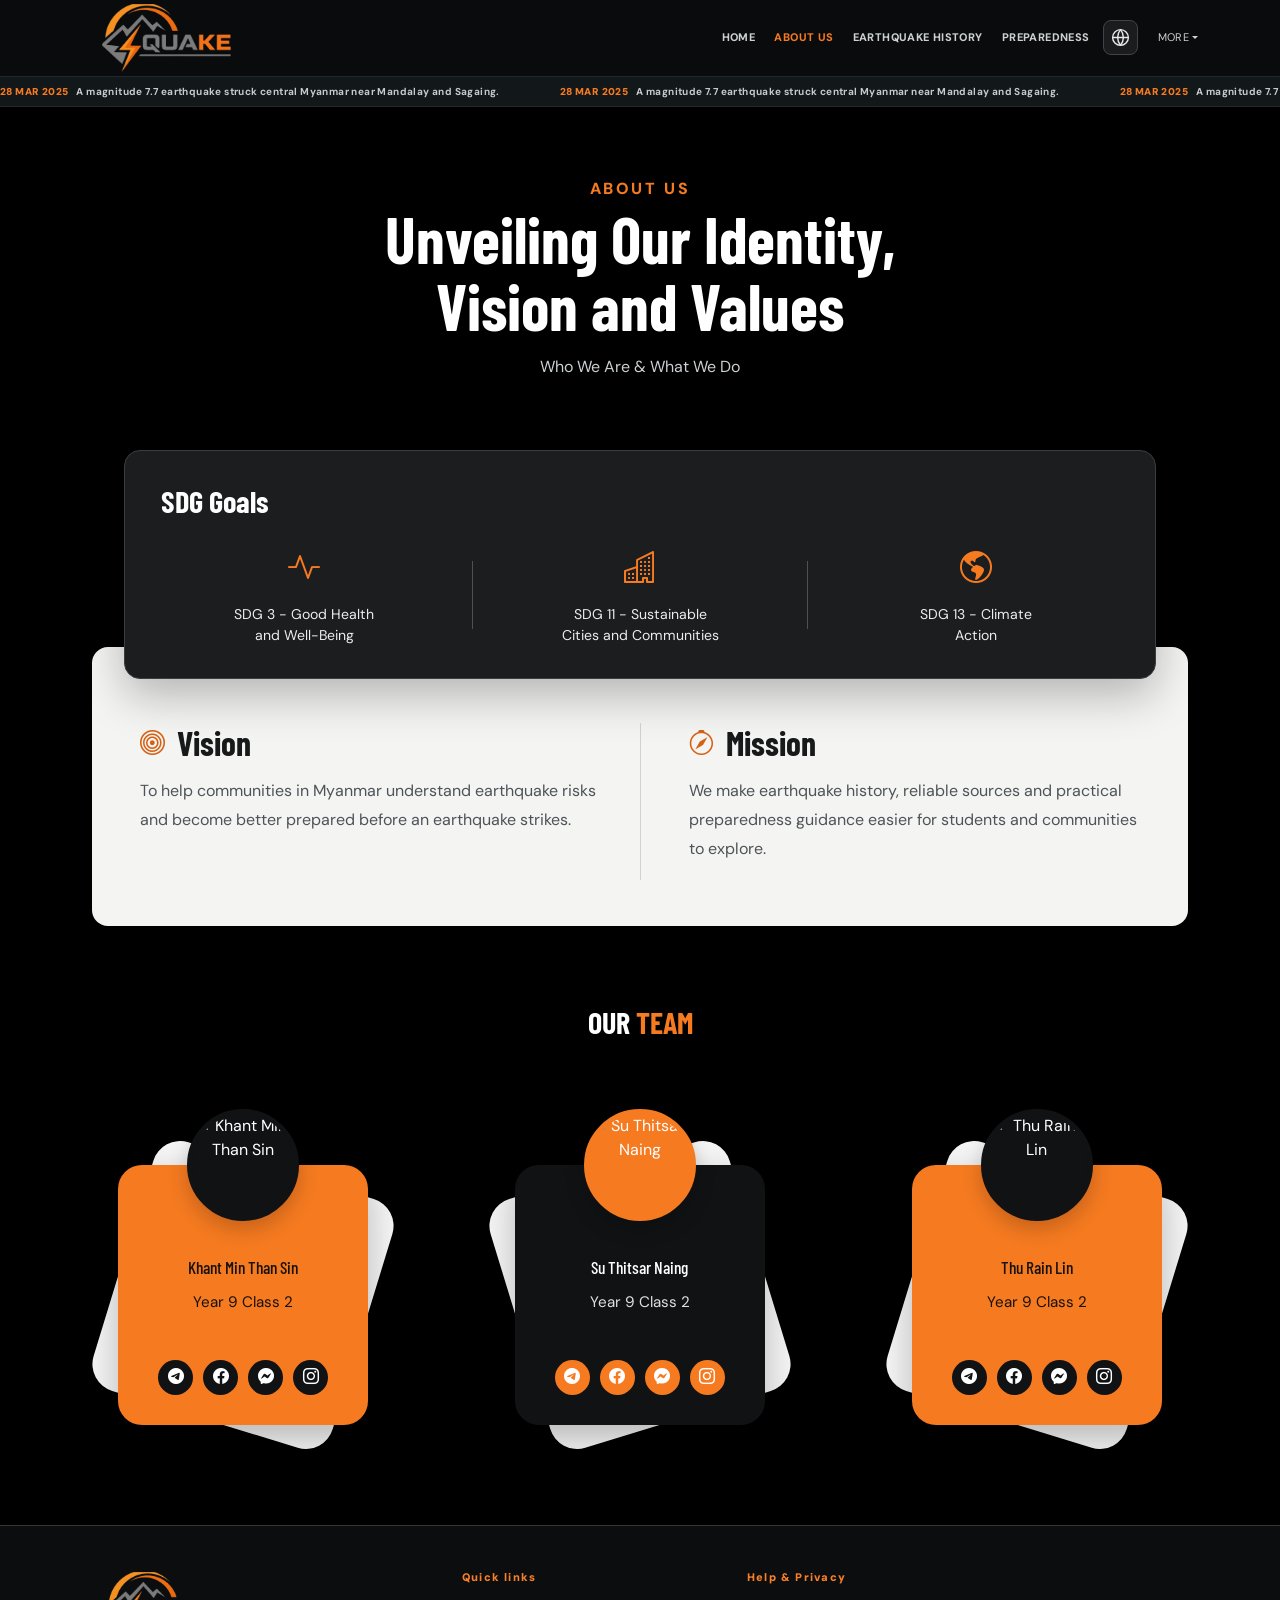
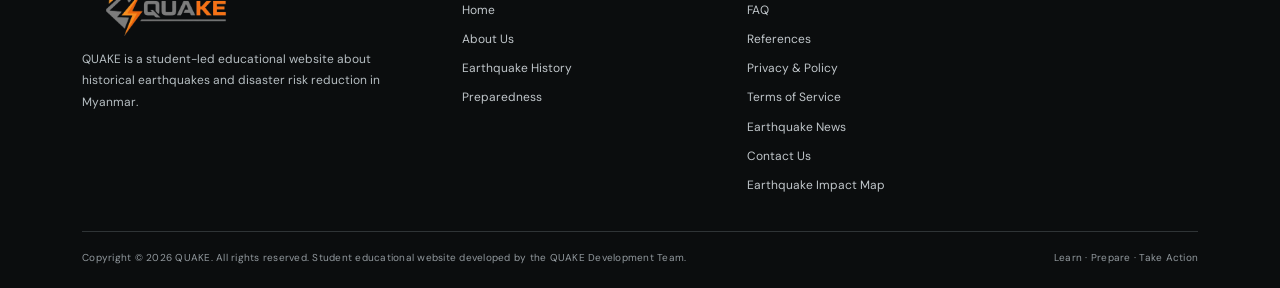
==== about.html @ 5ae2f091 "v1.0" ====
<!DOCTYPE html>
<html lang="en">
<head>
  <link rel="preconnect" href="https://fonts.googleapis.com">
  <link rel="preconnect" href="https://fonts.gstatic.com" crossorigin>
  <link href="https://fonts.googleapis.com/css2?family=Barlow+Condensed:wght@600;700;800;900&family=DM+Sans:wght@400;500;600;700;800&display=swap" rel="stylesheet">
  <link href="https://cdn.jsdelivr.net/npm/bootstrap@5.3.3/dist/css/bootstrap.min.css" rel="stylesheet">

  <meta charset="UTF-8">
  <meta name="viewport" content="width=device-width, initial-scale=1.0">
  <title>Our Team | About Us</title>

  <link
    rel="stylesheet"
    href="https://cdn.jsdelivr.net/npm/bootstrap-icons@1.13.1/font/bootstrap-icons.min.css"
  >
  <link rel="stylesheet" href="about.css">
  <link href="site-shell.css" rel="stylesheet">
  <link href="Fav.png" rel="icon" type="image/png">
  <script src="site-shell.js" defer></script>
  <script src="new-page-translations.js" defer></script>
</head>

<body data-page="about.html">
<header class="site-header" id="quakeHeader">
      <nav aria-label="Main navigation" class="navbar navbar-expand-lg navbar-dark" data-i18n-aria="navLabel">
        <div class="container site-container quake-nav-shell">
          <a aria-label="QUAKE homepage" class="navbar-brand brand-slot" href="index.html">
            <img alt="QUAKE logo" class="brand-logo" src="PBL_Logo_trim.png"/>
          </a>
          <button aria-controls="mainNavbar" aria-expanded="false" aria-label="Toggle navigation" class="navbar-toggler custom-toggler" data-bs-target="#mainNavbar" data-bs-toggle="collapse" type="button">
            <span class="navbar-toggler-icon"></span>
          </button>
          <div class="collapse navbar-collapse" id="mainNavbar">
            <ul class="navbar-nav ms-auto align-items-lg-center">
              <li class="nav-item">
                <a class="nav-link" data-i18n="navHome" data-shell-key="home" href="index.html">Home</a>
              </li>
              <li class="nav-item">
                <a aria-current="page" class="nav-link active" data-i18n="navAbout" data-shell-key="about" href="about.html">About Us</a>
              </li>
              <li class="nav-item">
                <a class="nav-link" data-i18n="navHistory" data-shell-key="history" href="earthquake-history.html">Earthquake History</a>
              </li>
              <li class="nav-item nav-item--with-language">
                <a class="nav-link" data-i18n="navPreparedness" data-shell-key="preparedness" href="preparedness.html">Preparedness</a>
                <div aria-label="Language selector" class="lang-picker">
                  <button aria-expanded="false" aria-label="Change language" class="lang-button" type="button">
                    <svg aria-hidden="true" class="language-icon" focusable="false" viewbox="0 0 24 24">
                      <circle cx="12" cy="12" r="9"></circle>
                      <path d="M3 12h18M12 3a14 14 0 0 1 0 18M12 3a14 14 0 0 0 0 18"></path>
                    </svg>
                  </button>
                  <div aria-label="Language options" class="lang-menu" role="menu">
                    <button aria-checked="true" class="lang-option active" data-lang="en" role="menuitemradio" type="button">
                      <svg aria-hidden="true" class="flag flag--gb" focusable="false" viewbox="0 0 24 16">
                        <rect fill="#012169" height="16" width="24"></rect>
                        <path d="M0 0h3.5L24 12.5V16h-3.5L0 3.5zM24 0h-3.5L0 12.5V16h3.5L24 3.5z" fill="#fff"></path>
                        <path d="M0 0h1.7L24 13.6V16h-1.7L0 2.4zM24 0h-1.7L0 13.6V16h1.7L24 2.4z" fill="#c8102e"></path>
                        <path d="M9 0h6v16H9zM0 5h24v6H0z" fill="#fff"></path>
                        <path d="M10.2 0h3.6v16h-3.6zM0 6.2h24v3.6H0z" fill="#c8102e"></path></svg><span>English</span>
                    </button>
                    <button aria-checked="false" class="lang-option" data-lang="mm" role="menuitemradio" type="button">
                      <svg aria-hidden="true" class="flag flag--mm" focusable="false" viewbox="0 0 24 16">
                        <rect fill="#fecb00" height="5.34" width="24"></rect>
                        <rect fill="#34b233" height="5.34" width="24" y="5.33"></rect>
                        <rect fill="#ea2839" height="5.34" width="24" y="10.66"></rect>
                        <path d="m12 2.8 2.1 4.25 4.7.68-3.4 3.32.8 4.68-4.2-2.2-4.2 2.2.8-4.68-3.4-3.32 4.7-.68z" fill="#fff"></path></svg><span>Myanmar</span>
                    </button>
                  </div>
                </div>
              </li>
              <li class="nav-item dropdown">
                <button aria-expanded="false" class="nav-link dropdown-toggle" data-bs-toggle="dropdown" data-i18n="navMore" data-shell-key="more" id="moreMenu" type="button">
                  More
                </button>
                <ul aria-labelledby="moreMenu" class="dropdown-menu dropdown-menu-end">
                  <li>
                    <a class="dropdown-item" data-i18n="navFaq" data-shell-key="faq" href="faq.html">FAQ</a>
                  </li>
                  <li>
                    <a class="dropdown-item" data-i18n="navReferences" data-shell-key="references" href="references.html">References</a>
                  </li>
                  <li>
                    <a class="dropdown-item" data-i18n="navPrivacy" data-shell-key="privacy" href="privacy-policy.html">Privacy &amp; Policy</a>
                  </li>
                  <li><a class="dropdown-item" data-shell-key="news" href="earthquake-news.html">Earthquake News</a></li>
                  <li><a class="dropdown-item" data-shell-key="contact" href="contact.html">Contact Us</a></li>
                </ul>
              </li>
            </ul>
          </div>
        </div>
      </nav>
      <div aria-label="Historical earthquake fact" class="news-ticker">
        <div class="news-ticker-track">
          <span><strong>28 MAR 2025</strong> A magnitude 7.7 earthquake struck
            central Myanmar near Mandalay and Sagaing.</span><span aria-hidden="true"><strong>28 MAR 2025</strong> A magnitude 7.7 earthquake struck
            central Myanmar near Mandalay and Sagaing.</span>
        </div>
      </div>
    </header>
  <main>

    <!-- ABOUT SECTION -->
    <div class="container text-center py-5 intro">
        <h6 class="text-muted">ABOUT US</h6>
        <h2 class="fw-bold">Unveiling Our Identity,<br>Vision and Values</h2>
            <p class="text-muted mt-3">
                Who We Are & What We Do
            </p>
    </div>

    <div class="container goals-container">
    
    <!-- OVERLAPPING TOP CARD -->
    <div class="sdg-card">
        <h4 class="fw-bold mb-4">SDG Goals</h4>
        <div class="row align-items-center">
            <div class="col">
                <i class="bi bi-activity sdg-icon"></i>
                <p class="sdg-text">SDG 3 - Good Health<br>and Well-Being</p>
            </div>
            <div class="col-auto"><div class="sdg-divider"></div></div>
            <div class="col">
                <i class="bi bi-buildings sdg-icon"></i>
                <p class="sdg-text">SDG 11 - Sustainable<br>Cities and Communities</p>
            </div>
            <div class="col-auto"><div class="sdg-divider"></div></div>
            <div class="col">
                <i class="bi bi-globe-americas sdg-icon"></i>
                <p class="sdg-text">SDG 13 - Climate<br>Action</p>
            </div>
        </div>
    </div>

    <!-- WHITE BASE CARD -->
    <div class="vision-mission-base">
        <div class="row g-5">
            <!-- Vision -->
            <div class="col-md-6">
                <div class="vm-header">
                    <i class="bi bi-bullseye vm-icon"></i>
                    <h2 class="fw-bold m-0">Vision</h2>
                </div>
                <p class="text-muted">
                    To help communities in Myanmar understand earthquake risks and become better prepared before an earthquake strikes.
                </p>
            </div>

            <!-- Mission -->
            <div class="col-md-6 border-start ps-md-5">
                <div class="vm-header">
                    <i class="bi bi-compass vm-icon"></i>
                    <h2 class="fw-bold m-0">Mission</h2>
                </div>
                <p class="text-muted">
                    We make earthquake history, reliable sources and practical preparedness guidance easier for students and communities to explore.
                </p>
            </div>
        </div>
    </div>

</div>

    <section class="team-section" aria-labelledby="team-heading">
      <h1 id="team-heading">OUR <span>TEAM</span></h1>

      <div class="team-grid">

        <!-- Member 1 -->
        <div class="team-card-wrapper">
          <article class="team-card">
            <div class="profile-img-box">
              <img
                src="img/KMTS.jpg"
                alt="Khant Min Than Sin"
                width="112"
                height="112"
              >
            </div>

            <h2 class="member-name">Khant Min Than Sin</h2>
            <p class="member-role">Year 9 Class 2</p>

            <!-- Replace these with the member's actual profile links. -->
            <nav class="social-links" aria-label="Khant Min Than Sin social links">
              <a href="https://web.telegram.org/" aria-label="Telegram">
                <i class="bi bi-telegram" aria-hidden="true"></i>
              </a>
              <a href="https://www.facebook.com/" aria-label="Facebook">
                <i class="bi bi-facebook" aria-hidden="true"></i>
              </a>
              <a href="https://www.messenger.com/" aria-label="Messenger">
                <i class="bi bi-messenger" aria-hidden="true"></i>
              </a>
              <a href="https://www.instagram.com/" aria-label="Instagram">
                <i class="bi bi-instagram" aria-hidden="true"></i>
              </a>
            </nav>
          </article>
        </div>

        <!-- Member 2 -->
        <div class="team-card-wrapper">
          <article class="team-card team-card-dark">
            <div class="profile-img-box">
              <img
                src="img/STN.jpeg"
                alt="Su Thitsar Naing"
                width="112"
                height="112"
              >
            </div>

            <h2 class="member-name">Su Thitsar Naing</h2>
            <p class="member-role">Year 9 Class 2</p>

            <nav class="social-links" aria-label="Su Thitsar Naing social links">
              <a href="https://web.telegram.org/" aria-label="Telegram">
                <i class="bi bi-telegram" aria-hidden="true"></i>
              </a>
              <a href="https://www.facebook.com/" aria-label="Facebook">
                <i class="bi bi-facebook" aria-hidden="true"></i>
              </a>
              <a href="https://www.messenger.com/" aria-label="Messenger">
                <i class="bi bi-messenger" aria-hidden="true"></i>
              </a>
              <a href="https://www.instagram.com/" aria-label="Instagram">
                <i class="bi bi-instagram" aria-hidden="true"></i>
              </a>
            </nav>
          </article>
        </div>

        <!-- Member 3 -->
        <div class="team-card-wrapper">
          <article class="team-card">
            <div class="profile-img-box">
              <img
                src="img/TRL.png"
                alt="Thu Rain Lin"
                width="112"
                height="112"
              >
            </div>

            <h2 class="member-name">Thu Rain Lin</h2>
            <p class="member-role">Year 9 Class 2</p>

            <nav class="social-links" aria-label="Thu Rain Lin social links">
              <a href="https://web.telegram.org/" aria-label="Telegram">
                <i class="bi bi-telegram" aria-hidden="true"></i>
              </a>
              <a href="https://www.facebook.com/" aria-label="Facebook">
                <i class="bi bi-facebook" aria-hidden="true"></i>
              </a>
              <a href="https://www.messenger.com/" aria-label="Messenger">
                <i class="bi bi-messenger" aria-hidden="true"></i>
              </a>
              <a href="https://www.instagram.com/" aria-label="Instagram">
                <i class="bi bi-instagram" aria-hidden="true"></i>
              </a>
            </nav>
          </article>
        </div>

      </div>
    </section>
  </main>
  <script src="https://cdn.jsdelivr.net/npm/bootstrap@5.3.3/dist/js/bootstrap.bundle.min.js"></script>
<footer class="site-footer" id="site-footer">
      <div class="container site-container">
        <div class="row gy-3 footer-columns">
          <div class="col-md-4">
            <a aria-label="QUAKE homepage" class="footer-brand-slot" href="index.html">
              <img alt="QUAKE logo" class="footer-brand-logo" src="PBL_Logo_trim.png"/>
            </a>
            <p>
              QUAKE is a student-led educational website about historical
              earthquakes and disaster risk reduction in Myanmar.
            </p>
          </div>
          <div class="col-6 col-md-3">
            <h3 data-shell-key="quick">QUICK LINKS</h3>
            <a data-shell-key="home" href="index.html">Home</a><a data-shell-key="about" href="about.html">About Us</a><a data-shell-key="history" href="earthquake-history.html">Earthquake History</a><a data-shell-key="preparedness" href="preparedness.html">Preparedness</a>
          </div>
          <div class="col-6 col-md-5 footer-help">
            <h3 data-shell-key="help">HELP &amp; PRIVACY</h3>
            <a data-shell-key="faq" href="faq.html">FAQ</a><a data-shell-key="references" href="references.html">References</a><a data-shell-key="privacy" href="privacy-policy.html">Privacy &amp; Policy</a><a data-shell-key="terms" href="privacy-policy.html#terms-of-service">Terms of Service</a><a data-shell-key="news" href="earthquake-news.html">Earthquake News</a><a data-shell-key="contact" href="contact.html">Contact Us</a><a data-shell-key="map" href="earthquake-map.html">Earthquake Impact Map</a>
          </div>
        </div>
        <div class="footer-bottom">
          <span>Copyright © 2026 QUAKE. All rights reserved. Student educational
            website developed by the QUAKE Development Team.</span><span data-shell-key="motto">LEARN · PREPARE · TAKE ACTION</span>
        </div>
      </div>
    </footer>
</body>
</html>
---- about.css ----
/* General settings */
*,
*::before,
*::after {
  box-sizing: border-box;
}

:root {
  --orange: #f57a20;
  --black: #101214;
  --card-dark: #101214;
  --white: #fff;
}

body {
  margin: 0;
  background: #000;
  color: #fff;
  font-family: Arial, sans-serif;
}

/* Header Section */
.page-header {
    background-color: var(--bg-light);
    padding: 80px 0;
    text-align: center;
}
.page-header h1 { color: var(--text-dark); font-weight: 700; margin-bottom: 10px; }
.breadcrumb-text { color: var(--accent-blue); font-size: 0.9rem; }

.card {
  background-color: #edf1f4;
  border-radius: 15px;
}

.container.mt-5 {
    padding-top: 50px;
}


/* --- mission and vision section --- */
.mv-section {
    background: white;
    
    padding: 80px 40px;
    box-shadow: 0 20px 40px rgba(0,0,0,0.03);
    margin-top: 50px;
    
}

.mv-title {
    font-size: 2.5rem;
    margin-bottom: 20px;
    color: #2c3e50;
}

.separator-line {
    display: inline-block;
    width: 2px;
    height: 150px;
    background-color: #2c3e50;
    margin: 0 30px;
}

.mv-text {
    font-size: 1.1rem;
    line-height: 1.8;
    max-width: 400px;
}

/* Section and heading */
.team-section {
  max-width: 1200px;
  margin: 0 auto;
  padding: 60px 30px 100px;
}

.team-section h1 {
  margin: 0;
  text-align: center;
  font-size: 30px;
  font-weight: 700;
}

.team-section h1 span {
  color: var(--orange);
}

/* Equal spacing and alignment */
.team-grid {
  display: grid;
  grid-template-columns: repeat(3, minmax(0, 1fr));
  gap: 50px;
  margin-top: 125px;
}

.team-card-wrapper {
  --angle-start: 17deg;
  --angle-end: 23deg;

  position: relative;
  isolation: isolate;
  width: 100%;
  max-width: 250px;
  margin: 0 auto;
  transition: transform 350ms ease;
}

/* White rounded rectangle behind each card */
.team-card-wrapper::before {
  content: "";
  position: absolute;
  inset: 0;
  z-index: 0;
  border-radius: 28px;
  background: #f5f5f5;
  pointer-events: none;

  transform: rotate(var(--angle-start));
  transform-origin: center;
  animation: background-rock 5s ease-in-out infinite;

  transition: box-shadow 350ms ease;
}

/* Middle card leans in the opposite direction */
.team-card-wrapper:nth-child(2) {
  --angle-start: -17deg;
  --angle-end: -23deg;
}

.team-card-wrapper:nth-child(2)::before {
  animation-delay: -1.7s;
}

.team-card-wrapper:nth-child(3)::before {
  animation-delay: -3.3s;
}

/* Shared style for ALL three cards */
.team-card {
  position: relative;
  z-index: 1;

  display: flex;
  flex-direction: column;
  align-items: center;

  width: 100%;
  min-height: 260px;
  padding: 90px 18px 30px;

  background: var(--orange);
  border-radius: 24px;
  text-align: center;

  box-shadow: 0 14px 35px rgb(0 0 0 / 25%);
}

/* Dark middle card */
.team-card-dark {
  background: var(--card-dark);
}

/* Member photo */
.profile-img-box {
  position: absolute;
  top: -56px;
  left: 50%;
  transform: translateX(-50%);

  width: 112px;
  height: 112px;
  overflow: hidden;

  border: 5px solid var(--black);
  border-radius: 50%;
  background: var(--black);

  box-shadow: 0 8px 20px rgb(0 0 0 / 20%);
}

.team-card-dark .profile-img-box {
  border-color: var(--orange);
  background: var(--orange);
}

.profile-img-box img {
  display: block;
  width: 100%;
  height: 100%;
  object-fit: cover;
  object-position: center;
  transition: transform 400ms ease;
}

/* Member details */
.member-name {
  margin: 0 0 12px;
  color: var(--white);
  font-size: 1.08rem;
  font-weight: 500;
  line-height: 1.4;
}

.member-role {
  margin: 0 0 30px;
  color: var(--white);
  font-size: 0.95rem;
  line-height: 1.5;
}

.team-card-dark .member-role {
  color: #ccc;
}

/* Social buttons */
.social-links {
  display: flex;
  justify-content: center;
  flex-wrap: wrap;
  gap: 10px;
  margin-top: auto;
}

.social-links a {
  display: inline-flex;
  align-items: center;
  justify-content: center;

  width: 35px;
  height: 35px;
  border-radius: 50%;

  background: var(--black);
  color: var(--white);
  text-decoration: none;
  font-size: 1rem;

  transition:
    transform 250ms ease,
    background-color 250ms ease,
    color 250ms ease;
}

.team-card-dark .social-links a {
  background: var(--orange);
}

.social-links a:hover {
  transform: translateY(-4px);
  background: var(--white);
  color: var(--black);
}

.social-links a:focus-visible {
  outline: 3px solid var(--white);
  outline-offset: 4px;
}

/* Lift the card when a social link receives keyboard focus */
.team-card-wrapper:focus-within {
  transform: translateY(-8px);
}

/* Hover effects on devices with a mouse */
@media (hover: hover) {
  .team-card-wrapper:hover {
    transform: translateY(-8px);
  }

  .team-card-wrapper:hover::before {
    box-shadow: 0 0 30px rgb(255 255 255 / 18%);
  }

  .team-card-wrapper:hover .profile-img-box img {
    transform: scale(1.06);
  }
}

/* Small rocking motion — never a full rotation */
@keyframes background-rock {
  0%,
  100% {
    transform: rotate(var(--angle-start)) scale(1);
  }

  50% {
    transform: rotate(var(--angle-end)) scale(1.025);
  }
}

/* Tablets: two cards, with the third centered */
@media (max-width: 1000px) {
  .team-grid {
    max-width: 650px;
    margin-inline: auto;
    grid-template-columns: repeat(2, minmax(0, 1fr));
    column-gap: 70px;
    row-gap: 120px;
  }

  .team-card-wrapper:last-child {
    grid-column: 1 / -1;
  }
}

/* Phones: one centered card per row */
@media (max-width: 640px) {
  .team-section {
    padding: 45px 18px 70px;
    overflow-x: clip;
  }

  .team-grid {
    width: min(100%, 360px);
    grid-template-columns: minmax(0, 1fr);
    gap: 100px;
    margin: 100px auto 0;
  }

  .team-card-wrapper {
    max-width: 280px;
  }

  .team-card-wrapper:last-child {
    grid-column: auto;
  }

  .social-links a {
    width: 42px;
    height: 42px;
  }
}

/* Respect reduced-motion preferences */
@media (prefers-reduced-motion: reduce) {
  .team-card-wrapper::before {
    animation: none;
  }

  .team-card-wrapper,
  .team-card-wrapper::before,
  .profile-img-box img,
  .social-links a {
    transition: none;
  }

  .team-card-wrapper:hover,
  .team-card-wrapper:focus-within,
  .team-card-wrapper:hover .profile-img-box img,
  .social-links a:hover {
    transform: none;
  }
}
/* Match the typography and accent used throughout QUAKE. */
body { font-family: "DM Sans", "Noto Sans Myanmar", Arial, sans-serif; }
main h1, main h2, .contact-header h1 { font-family: "Barlow Condensed", "Noto Sans Myanmar", sans-serif; }
html[lang="my"] body, html[lang="my"] main h1, html[lang="my"] main h2 { font-family: "Noto Sans Myanmar", "DM Sans", sans-serif; line-height: 1.6; }

/* Branded dark panels balance the light page surfaces. */
.intro { padding-top: 72px !important; padding-bottom: 55px !important; }
.intro h6 { color: #f57a20 !important; letter-spacing: .16em; font-weight: 800; }
.intro h2 { color: #fff; font-size: clamp(2.7rem, 5vw, 4.4rem); line-height: 1.04; }
.intro p.text-muted { color: #cbd0d3 !important; }
.goals-container { max-width: 1120px; padding-bottom: 18px; }
.sdg-card {
  position: relative;
  z-index: 1;
  margin: 0 32px -32px;
  padding: 32px 36px;
  border: 1px solid #3b3d3e;
  border-radius: 16px;
  background: #1b1d1f;
  color: #f6f6f6;
  box-shadow: 0 16px 45px #0004;
}
.sdg-card h4 { color: #fff; font-family: "Barlow Condensed", sans-serif; font-size: 1.9rem; }
.sdg-card .row { text-align: center; }
.sdg-icon { display: inline-block; margin-bottom: 12px; color: #f57a20; font-size: 2rem; }
.sdg-text { margin: 0; color: #ededed; font-size: .88rem; line-height: 1.5; }
.sdg-divider { width: 1px; height: 68px; background: #505050; }
.vision-mission-base {
  padding: 76px 48px 46px;
  border-radius: 16px;
  background: #f4f4f2;
  color: #17191b;
}
.vm-header { display: flex; align-items: center; gap: 12px; margin-bottom: 14px; }
.vm-header h2 { color: #17191b; font-size: 2.1rem; }
.vm-icon { color: #d76013; font-size: 1.55rem; }
.vision-mission-base p.text-muted { color: #4d5358 !important; line-height: 1.8; }
.vision-mission-base .border-start { border-color: #d1d1ce !important; }
.team-card:not(.team-card-dark) .member-name,
.team-card:not(.team-card-dark) .member-role { color: #18120e; }
.team-card-dark .member-name { color: #fff; }
.team-card-dark .member-role { color: #e0e0e0; }
@media (max-width: 767px) {
  .intro { padding: 52px 24px 42px !important; }
  .sdg-card { margin: 0 8px -22px; padding: 25px 18px; }
  .sdg-card .row { display: grid; grid-template-columns: 1fr; gap: 22px; }
  .sdg-card .col-auto { display: none; }
  .vision-mission-base { padding: 52px 26px 30px; }
  .vision-mission-base .border-start { border: 0 !important; }
}
---- site-shell.css ----
@import url("https://fonts.googleapis.com/css2?family=Noto+Sans+Myanmar:wght@400;500;600;700;800&display=swap");

/* QUAKE / one consistent site-wide header and footer */
#quakeHeader.site-header {
  position: sticky;
  top: 0;
  z-index: 1050;
  background: rgba(10, 12, 14, 0.97);
  border-bottom: 1px solid #25282a;
  backdrop-filter: blur(14px);
}
#quakeHeader .navbar {
  min-height: 76px;
  padding: 0;
  overflow: visible;
}
#quakeHeader .quake-nav-shell {
  position: relative;
  display: flex;
  align-items: center;
  gap: 16px;
  min-height: 76px;
}
#quakeHeader .brand-slot {
  width: 169px;
  min-width: 169px;
  flex: 0 0 169px;
  height: 76px;
  display: flex;
  align-items: center;
  justify-content: flex-start;
  overflow: visible;
  margin: 0;
  padding: 0;
}
#quakeHeader .brand-logo {
  position: static !important;
  display: block !important;
  width: 170px !important;
  height: 74px !important;
  max-height: 74px !important;
  max-width: 170px !important;
  object-fit: contain !important;
  transform: none !important;
  filter: none !important;
}
#quakeHeader .navbar-collapse {
  min-width: 0;
}
#quakeHeader .navbar-nav {
  display: flex;
  align-items: center;
  gap: clamp(11px, 1.5vw, 24px);
  margin-left: auto !important;
}
#quakeHeader .navbar-nav > .nav-item {
  min-width: 0;
}
#quakeHeader .nav-link {
  color: #cbd0d3 !important;
  font-family: "DM Sans", Arial, sans-serif;
  font-size: 11px !important;
  line-height: 1.4 !important;
  font-weight: 800;
  letter-spacing: 0.035em !important;
  padding: 12px 0 !important;
  text-transform: uppercase;
  transition: color 0.2s ease;
  white-space: nowrap;
  transform: none !important;
}
#quakeHeader .nav-link:hover,
#quakeHeader .nav-link.active,
#quakeHeader .dropdown.show > .nav-link {
  color: #f57a20 !important;
}
#quakeHeader .nav-item--with-language {
  display: flex;
  align-items: center;
  justify-content: space-between;
  gap: 14px;
}
#quakeHeader .lang-picker {
  position: relative;
  margin: 0;
  flex: none;
}
#quakeHeader .lang-button {
  width: 35px;
  height: 35px;
  display: grid;
  place-items: center;
  border: 1px solid #3e4449;
  border-radius: 8px;
  background: #1a1c1e;
  color: #e6eaec;
  transition:
    border-color 0.2s,
    background 0.2s;
}
#quakeHeader .lang-button:hover,
#quakeHeader .lang-button[aria-expanded="true"] {
  border-color: #f57a20;
  background: #28211c;
}
#quakeHeader .language-icon {
  display: block;
  width: 21px;
  height: 21px;
  fill: none;
  stroke: currentColor;
  stroke-width: 1.6;
  stroke-linecap: round;
  stroke-linejoin: round;
}
#quakeHeader .lang-menu {
  position: absolute;
  top: calc(100% + 10px);
  right: 0;
  min-width: 174px;
  background: #1d2023;
  color: #fff;
  border: 1px solid #393d41;
  border-radius: 9px;
  box-shadow: 0 15px 34px rgba(0, 0, 0, 0.35);
  padding: 6px;
  opacity: 0;
  visibility: hidden;
  pointer-events: none;
  transform: translateY(-7px);
  transition:
    opacity 0.16s,
    transform 0.16s,
    visibility 0.16s;
  z-index: 1080;
}
#quakeHeader .lang-picker.is-open .lang-menu {
  opacity: 1;
  visibility: visible;
  pointer-events: auto;
  transform: translateY(0);
}
#quakeHeader .lang-option {
  width: 100%;
  border: 0;
  text-align: left;
  cursor: pointer;
  color: #d6dbde;
  background: transparent;
  border-radius: 6px;
  display: flex;
  align-items: center;
  gap: 10px;
  font-size: 12px;
  min-height: 37px;
  padding: 7px 10px;
}
#quakeHeader .lang-option:hover,
#quakeHeader .lang-option.active {
  color: #ffa35b;
  background: #30251f;
}
#quakeHeader .flag {
  width: 24px;
  height: 16px;
  flex: 0 0 24px;
  display: block;
  overflow: hidden;
  border-radius: 2px;
}
#quakeHeader .navbar-toggler {
  margin-left: auto;
  border: 1px solid #45494d;
  background: #1e2022;
  padding: 8px 10px;
  border-radius: 7px;
  box-shadow: none !important;
  flex: 0 0 auto;
}
#quakeHeader .navbar-toggler-icon {
  width: 22px;
  height: 22px;
}
#quakeHeader .nav-item.dropdown {
  position: relative;
}
#quakeHeader button.nav-link.dropdown-toggle {
  border: 0;
  background: none;
  text-align: left;
  font: inherit;
  cursor: pointer;
}
#quakeHeader .dropdown-menu {
  min-width: 218px;
  background: #1a1d20;
  border: 1px solid #34393d;
  border-radius: 9px;
  padding: 7px;
  box-shadow: 0 15px 35px #0005;
}
#quakeHeader .dropdown-item {
  color: #d9dcde;
  white-space: normal;
  padding: 10px 12px;
  font-size: 11px;
  line-height: 1.45;
  border-radius: 5px;
  letter-spacing: 0.035em;
  font-weight: 800;
  text-transform: uppercase;
}
#quakeHeader .dropdown-item:hover,
#quakeHeader .dropdown-item.active,
#quakeHeader .dropdown-item:focus {
  color: #ff9b4e;
  background: #39281c;
}
#quakeHeader .news-ticker {
  position: relative;
  height: 30px;
  overflow: hidden;
  border-top: 1px solid #20282e;
  background: #121719;
  white-space: nowrap;
}
#quakeHeader .news-ticker-track {
  display: flex;
  align-items: center;
  width: max-content;
  min-height: 29px;
  padding: 0;
  animation: quake-ticker-scroll 31s linear infinite;
  will-change: transform;
}
#quakeHeader .news-ticker-track > span {
  display: inline-flex;
  align-items: center;
  flex: 0 0 auto;
  gap: 8px;
  padding-right: 60px;
  color: #c6cbce;
  font-size: 10px;
  font-weight: 700;
  letter-spacing: .04em;
}
#quakeHeader .news-ticker-track strong {
  color: #f57a20;
}
@keyframes quake-ticker-scroll {
  to { transform: translateX(-50%); }
}
#quakeHeader .lang-button:focus-visible,
#quakeHeader .navbar-toggler:focus-visible,
#quakeHeader a:focus-visible,
#quakeHeader button:focus-visible {
  outline: 2px solid #f57a20;
  outline-offset: 3px;
}
/* Shared footer */
.site-footer#site-footer {
  background: #0b0d0e;
  color: #e0e3e5;
  border-top: 1px solid #323638;
  padding: 43px 0 22px;
  position: relative;
}
.site-footer#site-footer .footer-columns {
  align-items: start;
}
.site-footer#site-footer .footer-brand-slot {
  display: flex;
  align-items: center;
  justify-content: flex-start;
  width: 170px;
  height: 70px;
  min-height: 70px;
  margin: 0 0 10px;
  padding: 0;
  overflow: visible;
}
.site-footer#site-footer .footer-brand-logo {
  display: block;
  width: 168px;
  height: 70px;
  max-height: 70px;
  object-fit: contain;
  margin: 0;
  transform: none !important;
}
.site-footer#site-footer .footer-columns p {
  color: #b6bec2;
  font-size: 12px;
  line-height: 1.8;
  max-width: 330px;
  margin: 0;
}
.site-footer#site-footer h3 {
  color: #f77f2a;
  font-size: 11px;
  font-weight: 900;
  letter-spacing: 0.11em;
  margin: 2px 0 17px;
}
.site-footer#site-footer a:not(.footer-brand-slot) {
  display: block;
  color: #c0c6ca;
  font-size: 12px;
  text-decoration: none;
  line-height: 1.6;
  margin-bottom: 10px;
  transition: color 0.15s;
}
.site-footer#site-footer a:not(.footer-brand-slot):hover {
  color: #f57a20;
}
.site-footer#site-footer .footer-bottom {
  margin-top: 26px;
  padding-top: 18px;
  border-top: 1px solid #2f3436;
  color: #92999e;
  font-size: 10px;
  line-height: 1.6;
  letter-spacing: 0.025em;
  display: flex;
  align-items: center;
  justify-content: space-between;
  gap: 22px;
  text-transform: none;
}
/* Homepage-only notice with snowfall contained inside the notice. */
.development-notice {
  position: fixed;
  z-index: 1200;
  right: max(12px, env(safe-area-inset-right));
  bottom: max(12px, env(safe-area-inset-bottom));
  width: min(340px, calc(100vw - 24px));
  overflow: hidden;
  border: 1px solid #244c78;
  border-left: 4px solid #55aaff;
  border-radius: 10px;
  background: #10233a;
  color: #eef7ff;
  box-shadow: 0 16px 44px #0008;
  animation: notice-enter 0.35s ease-out both;
}
.development-notice.is-dismissing {
  opacity: 0;
  transform: translateY(10px);
  transition: opacity 0.25s ease, transform 0.25s ease;
}
.development-notice__snow {
  position: absolute;
  z-index: 0;
  inset: 0;
  overflow: hidden;
  pointer-events: none;
  color: #b9dcff;
}
.notice-snowflake {
  position: absolute;
  top: -20px;
  left: var(--sx);
  width: var(--sz);
  height: var(--sz);
  opacity: 0.65;
  animation: snow-fall var(--dur) linear var(--delay) infinite;
}
.notice-snowflake svg {
  display: block;
  width: 100%;
  height: 100%;
}
@keyframes snow-fall {
  0% {
    transform: translate3d(0, -8px, 0) rotate(0deg);
    opacity: 0;
  }
  12% {
    opacity: 0.65;
  }
  100% {
    transform: translate3d(var(--drift), 135px, 0) rotate(220deg);
    opacity: 0;
  }
}
.development-notice__content {
  position: relative;
  z-index: 1;
  display: grid;
  grid-template-columns: 28px minmax(0, 1fr) 28px;
  align-items: center;
  gap: 10px;
  width: 100%;
  padding: 12px;
  margin: 0;
}
.development-notice__icon {
  display: grid;
  width: 28px;
  height: 28px;
  place-items: center;
  border-radius: 50%;
  background: #1d4772;
  color: #a8d5ff;
}
.development-notice__icon svg {
  width: 18px;
  height: 18px;
}
.development-notice__copy {
  display: grid;
  gap: 2px;
  min-width: 0;
  justify-items: start;
  text-align: left;
}
.development-notice__eyebrow {
  color: #a8d5ff;
  font-size: 9px;
  font-weight: 800;
  letter-spacing: 0.08em;
}
.development-notice__copy strong {
  color: #c9e5ff;
  font-size: 12px;
  line-height: 1.5;
}
.development-notice__message {
  color: #d7e8f7;
  font-size: 11px;
  line-height: 1.65;
}
.notice-brown-letter {
  color: #b8aa96;
}
.development-notice__close {
  display: grid;
  width: 28px;
  height: 28px;
  place-items: center;
  border: 1px solid #3b6288;
  border-radius: 8px;
  background: transparent;
  color: #e0efff;
  cursor: pointer;
}
.development-notice__close:hover {
  background: #1c3c5d;
}
.development-notice__close svg {
  width: 17px;
  height: 17px;
}
@keyframes notice-enter {
  from {
    opacity: 0;
    transform: translateY(-12px);
  }
  to {
    opacity: 1;
    transform: translateY(0);
  }
}
@media (min-width: 992px) {
  #quakeHeader .navbar-collapse {
    display: flex !important;
    flex: 1;
    justify-content: flex-end;
  }
}
@media (max-width: 991.98px) {
  #quakeHeader.site-header {
    position: relative;
    z-index: 1050;
  }
  #quakeHeader .navbar {
    min-height: 70px;
  }
  #quakeHeader .quake-nav-shell {
    min-height: 70px;
    flex-wrap: nowrap;
    padding-right: 0;
    padding-left: 0;
  }
  #quakeHeader .quake-nav-shell > .lang-picker {
    position: absolute;
    top: 50%;
    right: 54px;
    margin: 0;
    transform: translateY(-50%);
    z-index: 1070;
  }
  #quakeHeader .brand-slot {
    width: 155px;
    min-width: 155px;
    flex-basis: 155px;
    height: 70px;
  }
  #quakeHeader .brand-logo {
    width: 153px !important;
    height: 68px !important;
    max-width: 153px !important;
    max-height: 68px !important;
  }
  #quakeHeader .navbar-collapse {
    position: absolute !important;
    top: calc(100% + 30px) !important;
    left: -4vw !important;
    right: -4vw !important;
    flex-basis: auto !important;
    width: auto !important;
    margin: 0 !important;
    background: #101315 !important;
    border: 1px solid #2c3135 !important;
    border-top: 1px solid #34393c !important;
    border-radius: 0 0 13px 13px;
    padding: 10px 18px 17px !important;
    max-height: calc(100dvh - 101px);
    overflow-y: auto;
    overflow-x: hidden;
    box-shadow: 0 17px 25px #0006;
    z-index: 1060;
  }
  #quakeHeader .navbar-nav {
    display: flex;
    flex-direction: column;
    align-items: stretch !important;
    gap: 0 !important;
    width: 100%;
    padding: 0;
    margin: 0 !important;
  }
  #quakeHeader .navbar-nav > .nav-item {
    min-height: 49px;
    display: flex;
    flex-direction: column;
    justify-content: center;
    border-bottom: 1px solid #292e31;
    margin: 0;
    padding: 0;
  }
  #quakeHeader .nav-link {
    font-size: 12px !important;
    display: flex;
    align-items: center;
    justify-content: flex-start;
    min-height: 48px;
    padding: 12px 9px !important;
    margin: 0 !important;
    width: 100%;
    border: 0;
    text-align: left;
    white-space: normal;
  }
  #quakeHeader .nav-item--with-language {
    flex-direction: row !important;
    align-items: center !important;
    justify-content: space-between !important;
    gap: 8px !important;
    min-height: 53px;
  }
  #quakeHeader .nav-item--with-language > .nav-link {
    width: auto;
    flex: 1;
    min-width: 0;
  }
  #quakeHeader .nav-item--with-language > .lang-picker {
    margin: 0 4px 0 0 !important;
    flex: 0 0 37px;
    align-self: center;
  }
  #quakeHeader .quake-nav-shell > .lang-picker .lang-menu {
    position: absolute;
    top: calc(100% + 54px);
    right: 0;
  }
  #quakeHeader .navbar-toggler {
    margin-left: auto;
  }
  #quakeHeader .dropdown {
    align-items: stretch !important;
  }
  #quakeHeader .dropdown > .nav-link {
    justify-content: space-between;
  }
  #quakeHeader .dropdown-menu {
    position: static !important;
    float: none;
    width: 100%;
    margin: 0 0 10px !important;
    background: #1b1f22;
    border: 1px solid #2b3135;
    box-shadow: none;
    transform: none !important;
  }
  #quakeHeader .dropdown-item {
    padding: 12px 13px;
  }
  #quakeHeader .news-ticker {
    height: 30px;
  }
  .site-footer#site-footer {
    padding: 35px 0 20px;
  }
  .site-footer#site-footer .footer-bottom {
    align-items: flex-start;
    flex-direction: column;
    gap: 8px;
  }
}
html:lang(my) body,
html:lang(my) button,
html:lang(my) input,
html:lang(my) textarea,
html:lang(my) select,
html:lang(my) body * {
  font-family: "Noto Sans Myanmar", "Myanmar Text", "Segoe UI", sans-serif;
}
html:lang(my) body {
  line-height: 1.85;
}
html:lang(my) body :where(p, li, summary, label, button, a, input, textarea, select, small, strong, span, h1, h2, h3, h4, h5, h6) {
  letter-spacing: normal !important;
  text-transform: none !important;
}
html:lang(my) body :where(p, li, summary, label, button, a, input, textarea, select, small, strong, span) {
  line-height: 1.8 !important;
}
html:lang(my) body :where(h1, h2, h3, h4, h5, h6) {
  line-height: 1.5 !important;
}
html:lang(my) #quakeHeader .nav-link,
html:lang(my) #quakeHeader .dropdown-item {
  letter-spacing: 0 !important;
}
@media (max-width: 575.98px) {
  #quakeHeader .navbar-collapse {
    left: -4vw !important;
    right: -4vw !important;
    padding: 8px 16px 15px !important;
  }
  #quakeHeader .brand-slot {
    width: 148px;
    min-width: 148px;
    flex-basis: 148px;
  }
  #quakeHeader .brand-logo {
    width: 148px !important;
    max-width: 148px !important;
  }
  .site-footer#site-footer .footer-columns > .footer-help {
    width: 50%;
    max-width: 50%;
    flex: 0 0 50%;
  }
  .site-footer#site-footer .footer-columns > div:nth-child(2) {
    width: 50%;
    max-width: 50%;
    flex: 0 0 50%;
  }
  .site-footer#site-footer h3 {
    margin-top: 15px;
    font-size: 10px;
  }
  .site-footer#site-footer a:not(.footer-brand-slot) {
    font-size: 11px;
  }
}
@media (prefers-reduced-motion: reduce) {
  .development-notice,
  .development-notice.is-dismissing {
    animation: none;
    transition: none;
  }
  .notice-snowflake {
    animation: none;
    display: none;
  }
  #quakeHeader .news-ticker-track {
    animation: none !important;
  }
}
/* The progress page used a full-width .container; keep the common mobile overlay within the viewport. */
@media (max-width: 991.98px) {
  .progress-page #quakeHeader .navbar-collapse {
    left: 0 !important;
    right: 0 !important;
    width: 100% !important;
  }
}
#quakeHeader .dropdown-menu:not(.show) {
  display: none;
}
#quakeHeader .dropdown-menu.show {
  display: block;
}
/* Tiny phones: keep editorial section metadata inside the viewport, not offscreen. */
@media (max-width: 380px) {
  .faq-page .faq-group-head,
  .references-page .ref-group-heading {
    flex-wrap: wrap;
    align-items: flex-start;
    gap: 8px;
  }
  .faq-page .faq-group-head > div,
  .references-page .ref-group-heading > div {
    min-width: 0;
    max-width: 100%;
  }
  .faq-page .faq-group-head h3,
  .references-page .ref-group-heading h3 {
    font-size: clamp(25px, 8vw, 31px) !important;
    overflow-wrap: anywhere;
  }
  .faq-page .faq-section-count,
  .references-page .ref-section-count {
    margin-left: 0;
    white-space: normal;
    max-width: 100%;
    line-height: 1.5;
  }
  .references-page .ref-intro-row h2 {
    font-size: clamp(34px, 10vw, 45px) !important;
  }
  .references-page .ref-hero h1 {
    font-size: clamp(45px, 12vw, 63px) !important;
    overflow-wrap: anywhere;
  }
  .faq-page .faq-hero h1 {
    font-size: clamp(45px, 11.4vw, 57px) !important;
    overflow-wrap: anywhere;
  }
  .hero .display-heading {
    font-size: clamp(55px, 17vw, 76px) !important;
    overflow-wrap: anywhere;
  }
}
html {
  overflow-x: clip;
}
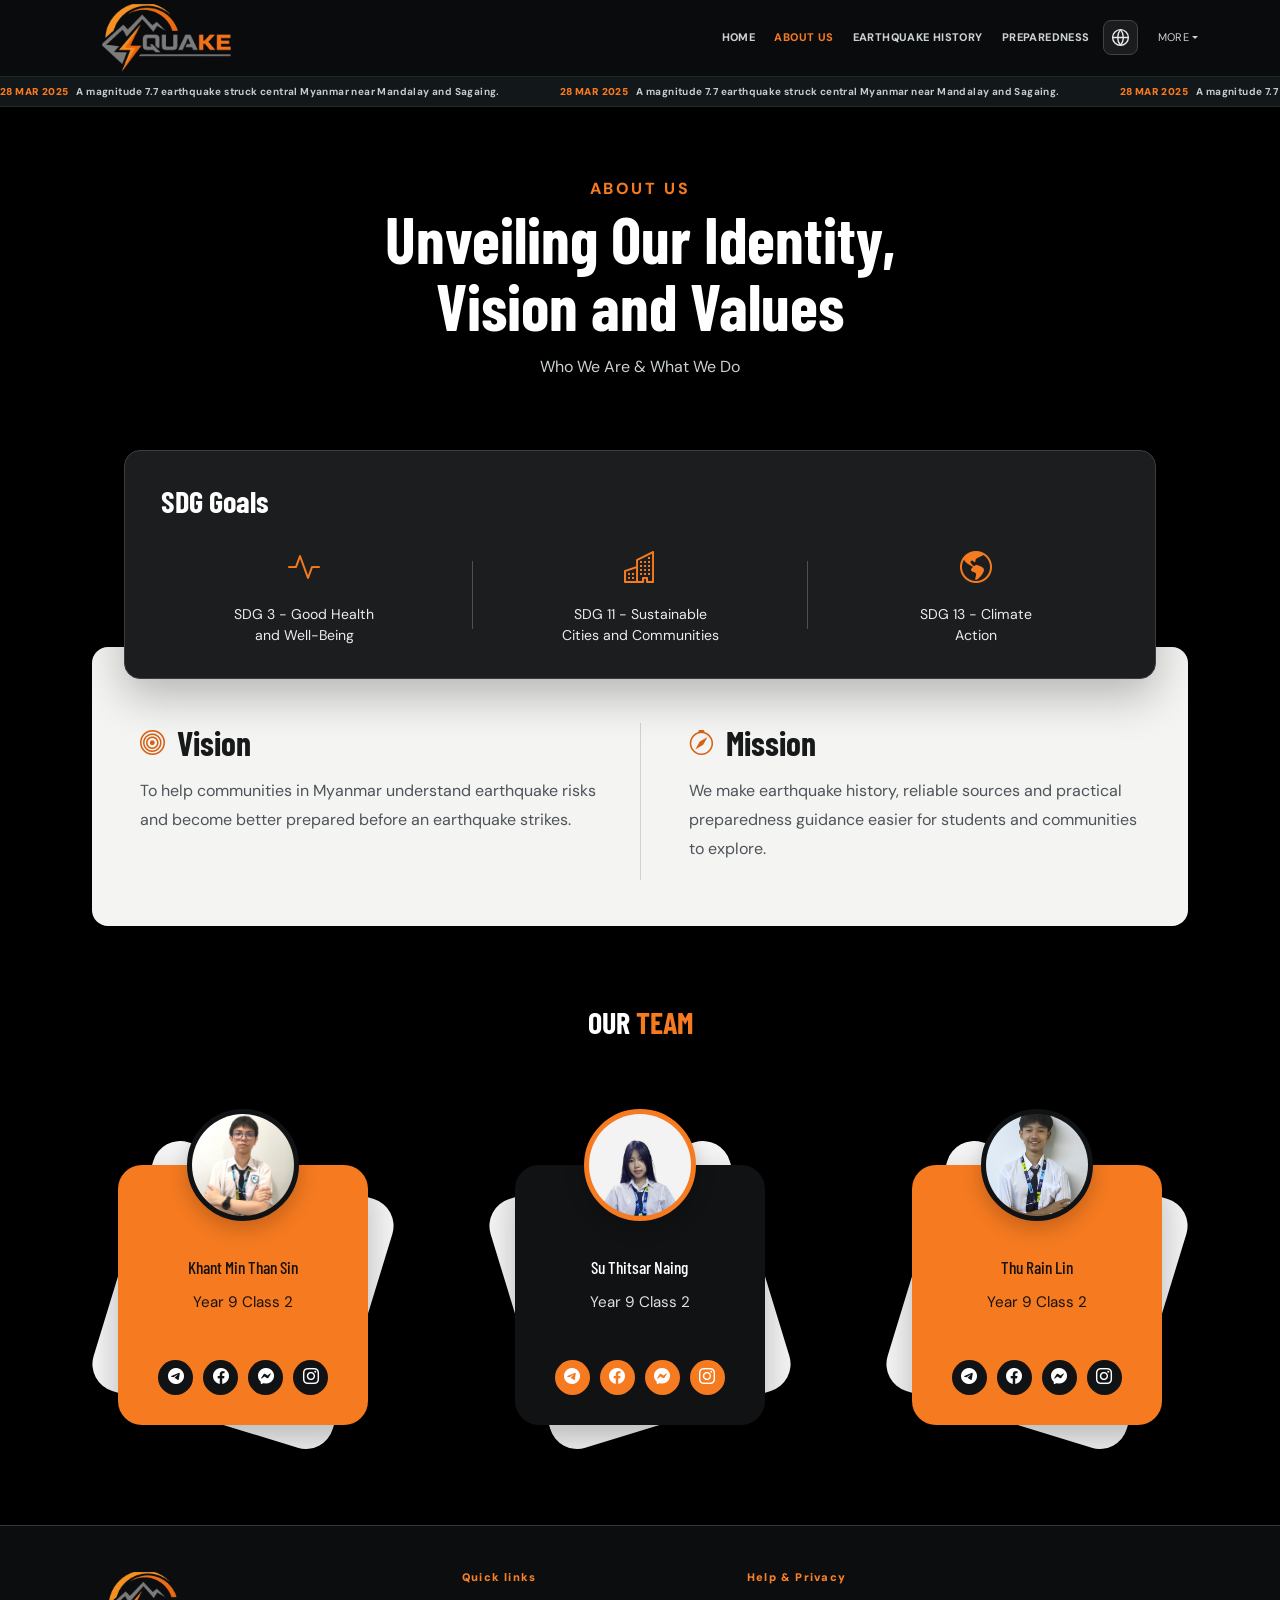
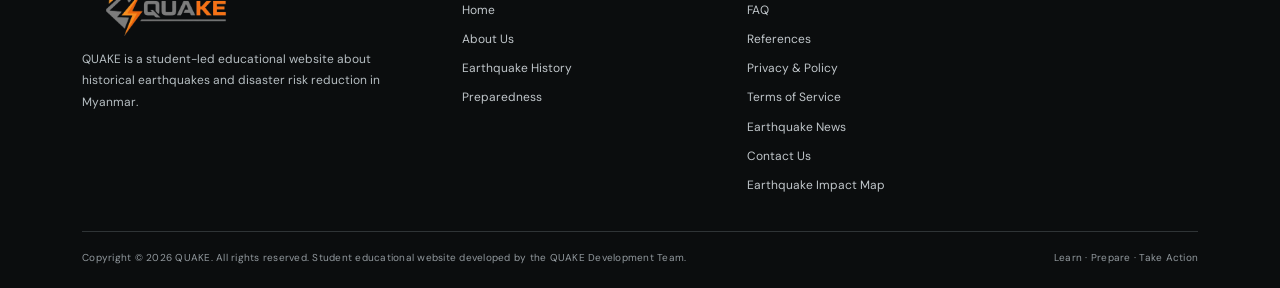
==== commit cd3a1b6a: "Update image source paths in about.html" ====
--- a/about.html
+++ b/about.html
@@ -173,7 +173,7 @@
           <article class="team-card">
             <div class="profile-img-box">
               <img
-                src="img/KMTS.jpg"
+                src="KMTS.jpg"
                 alt="Khant Min Than Sin"
                 width="112"
                 height="112"
@@ -206,7 +206,7 @@
           <article class="team-card team-card-dark">
             <div class="profile-img-box">
               <img
-                src="img/STN.jpeg"
+                src="STN.jpeg"
                 alt="Su Thitsar Naing"
                 width="112"
                 height="112"
@@ -238,7 +238,7 @@
           <article class="team-card">
             <div class="profile-img-box">
               <img
-                src="img/TRL.png"
+                src="TRL.png"
                 alt="Thu Rain Lin"
                 width="112"
                 height="112"
@@ -297,4 +297,4 @@
       </div>
     </footer>
 </body>
-</html>+</html>
